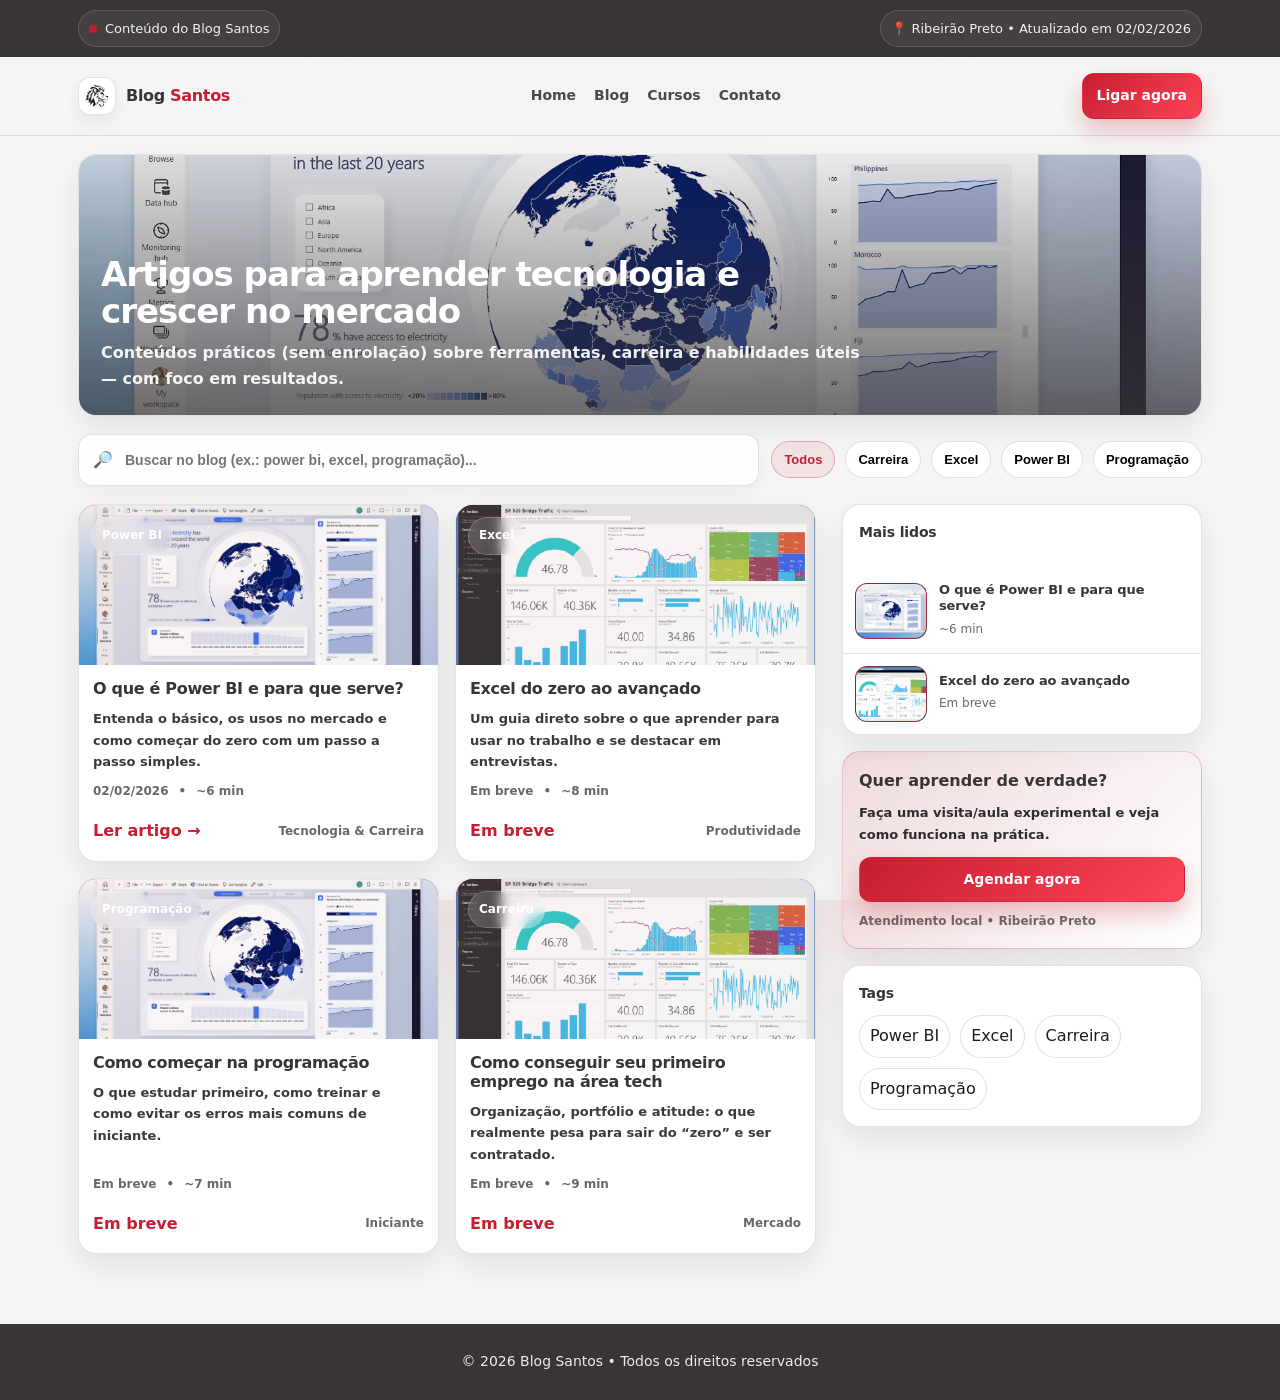
==== index.html @ 8b437968 "Teste" ====
<!doctype html>
<html lang="pt-BR">
<head>
  <meta charset="utf-8" />
  <meta name="viewport" content="width=device-width, initial-scale=1" />
  <meta name="theme-color" content="#c51e30" />
  <link rel="stylesheet" href="./estilo.css">

  <title>Blog Santos — Artigos</title>
  <meta name="description" content="Blog Santos: artigos sobre tecnologia, carreira e ferramentas como Excel, Power BI e programação." />

  <meta property="og:type" content="website" />
  <meta property="og:locale" content="pt_BR" />
  <meta property="og:title" content="Blog Santos — Artigos" />
  <meta property="og:description" content="Conteúdos para aprender tecnologia, carreira e ferramentas do mercado." />
  <meta property="og:image" content="assets/img/blog/powerbi-hero.avif" />
  <meta name="twitter:card" content="summary_large_image" />

  <link rel="icon" type="image/png" href="assets/img/brand/logo-sg-preta.png" />

</head>

<body>
  <div class="topbar">
    <div class="container">
      <div class="topbar__row">
        <div class="pill"><span class="dot" aria-hidden="true"></span> Conteúdo do Blog Santos</div>
        <div class="pill">📍 Ribeirão Preto • Atualizado em 02/02/2026</div>
      </div>
    </div>
  </div>

  <header>
    <div class="container">
      <div class="nav">
        <a class="brand" href="index.html" aria-label="Ir para o início do blog">
          <img class="brand__logo" src="assets/img/brand/logo-sg-preta.png" alt="Santos Games" width="38" height="38" loading="eager" />
          <span>Blog <span style="color:var(--red)">Santos</span></span>
        </a>

        <nav class="menu" aria-label="Menu">
          <a href="index.html">Home</a>
          <a href="#artigos">Blog</a>
          <a href="#">Cursos</a>
          <a href="#">Contato</a>
        </nav>

        <a class="btn btn--primary" href="tel:+5516992578710">Ligar agora</a>
      </div>
    </div>
  </header>

  <main class="container">
    <section class="hero" aria-label="Destaque do blog">
      <div class="hero__cover">
        <div class="hero__content">
          <h1>Artigos para aprender tecnologia e crescer no mercado</h1>
          <p>Conteúdos práticos (sem enrolação) sobre ferramentas, carreira e habilidades úteis — com foco em resultados.</p>
        </div>
      </div>
    </section>

    <div class="controls" aria-label="Busca e filtros">
      <div class="search" role="search">
        <span aria-hidden="true">🔎</span>
        <input id="searchInput" type="search" placeholder="Buscar no blog (ex.: power bi, excel, programação)..." autocomplete="off" />
      </div>

      <div class="filter" aria-label="Filtros">
        <button class="chip" data-filter="todos" aria-pressed="true" type="button">Todos</button>
        <button class="chip" data-filter="carreira" aria-pressed="false" type="button">Carreira</button>
        <button class="chip" data-filter="excel" aria-pressed="false" type="button">Excel</button>
        <button class="chip" data-filter="powerbi" aria-pressed="false" type="button">Power BI</button>
        <button class="chip" data-filter="programacao" aria-pressed="false" type="button">Programação</button>
      </div>
    </div>

    <div class="grid" id="artigos">
      <section aria-label="Lista de artigos">
        <div class="cards" id="cards">
          <article class="card" data-tags="powerbi carreira dados">
            <div class="card__thumb">
              <img src="assets/img/blog/powerbi-hero.avif" alt="Power BI" loading="lazy">
              <div class="badge">Power BI</div>
            </div>
            <div class="card__body">
              <h2 class="card__title">O que é Power BI e para que serve?</h2>
              <p class="card__desc">Entenda o básico, os usos no mercado e como começar do zero com um passo a passo simples.</p>
              <div class="card__meta">
                <span>02/02/2026</span><span>•</span><span>~6 min</span>
              </div>
              <div class="card__cta">
                <a href="post-powerbi.html">Ler artigo →</a>
                <span style="color:var(--muted);font-size:12px;font-weight:800;">Tecnologia & Carreira</span>
              </div>
            </div>
          </article>

          <article class="card" data-tags="excel carreira">
            <div class="card__thumb">
              <img src="assets/img/blog/powerbi-mobile.png" alt="Excel" loading="lazy">
              <div class="badge">Excel</div>
            </div>
            <div class="card__body">
              <h2 class="card__title">Excel do zero ao avançado</h2>
              <p class="card__desc">Um guia direto sobre o que aprender para usar no trabalho e se destacar em entrevistas.</p>
              <div class="card__meta">
                <span>Em breve</span><span>•</span><span>~8 min</span>
              </div>
              <div class="card__cta">
                <a href="#" onclick="return false;">Em breve</a>
                <span style="color:var(--muted);font-size:12px;font-weight:800;">Produtividade</span>
              </div>
            </div>
          </article>

          <article class="card" data-tags="programacao carreira">
            <div class="card__thumb">
              <img src="assets/img/blog/powerbi-hero.avif" alt="Programação" loading="lazy" style="filter:saturate(0.9) contrast(1.05);">
              <div class="badge">Programação</div>
            </div>
            <div class="card__body">
              <h2 class="card__title">Como começar na programação</h2>
              <p class="card__desc">O que estudar primeiro, como treinar e como evitar os erros mais comuns de iniciante.</p>
              <div class="card__meta">
                <span>Em breve</span><span>•</span><span>~7 min</span>
              </div>
              <div class="card__cta">
                <a href="#" onclick="return false;">Em breve</a>
                <span style="color:var(--muted);font-size:12px;font-weight:800;">Iniciante</span>
              </div>
            </div>
          </article>

          <article class="card" data-tags="carreira">
            <div class="card__thumb">
              <img src="assets/img/blog/powerbi-mobile.png" alt="Carreira" loading="lazy">
              <div class="badge">Carreira</div>
            </div>
            <div class="card__body">
              <h2 class="card__title">Como conseguir seu primeiro emprego na área tech</h2>
              <p class="card__desc">Organização, portfólio e atitude: o que realmente pesa para sair do “zero” e ser contratado.</p>
              <div class="card__meta">
                <span>Em breve</span><span>•</span><span>~9 min</span>
              </div>
              <div class="card__cta">
                <a href="#" onclick="return false;">Em breve</a>
                <span style="color:var(--muted);font-size:12px;font-weight:800;">Mercado</span>
              </div>
            </div>
          </article>
        </div>
      </section>

      <aside>
        <section class="side" aria-label="Mais lidos">
          <div class="side__pad">
            <h2 class="side__title">Mais lidos</h2>
          </div>

          <a class="mini" href="post-powerbi.html">
            <div class="mini__thumb">
              <img src="assets/img/blog/powerbi-hero.avif" alt="Power BI" loading="lazy">
            </div>
            <div>
              <strong>O que é Power BI e para que serve?</strong>
              <span>~6 min</span>
            </div>
          </a>

          <a class="mini" href="#" onclick="return false;">
            <div class="mini__thumb">
              <img src="assets/img/blog/powerbi-mobile.png" alt="Excel" loading="lazy">
            </div>
            <div>
              <strong>Excel do zero ao avançado</strong>
              <span>Em breve</span>
            </div>
          </a>
        </section>

        <section class="side cta" aria-label="Chamada para ação">
          <h2>Quer aprender de verdade?</h2>
          <p>Faça uma visita/aula experimental e veja como funciona na prática.</p>
          <a class="btn btn--primary" href="#">Agendar agora</a>
          <div style="margin-top:10px;font-size:12px;color:rgba(0,0,0,.55);font-weight:800;">
            Atendimento local • Ribeirão Preto
          </div>
        </section>

        <section class="side" aria-label="Tags">
          <div class="side__pad">
            <h2 class="side__title">Tags</h2>
            <div style="display:flex;flex-wrap:wrap;gap:10px;">
              <span class="pill" style="color:#1d1d1d;border-color:var(--border);background:#fff;">Power BI</span>
              <span class="pill" style="color:#1d1d1d;border-color:var(--border);background:#fff;">Excel</span>
              <span class="pill" style="color:#1d1d1d;border-color:var(--border);background:#fff;">Carreira</span>
              <span class="pill" style="color:#1d1d1d;border-color:var(--border);background:#fff;">Programação</span>
            </div>
          </div>
        </section>
      </aside>
    </div>
  </main>

  <footer>
    <div class="container">
      <div class="footer__row">
        <div>© 2026 Blog Santos • Todos os direitos reservados</div>
      </div>
    </div>
  </footer>
  
  <script src="sla.js"></script>

</body>

</html>
---- estilo.css ----
:root{
      --red:#c51e30;
      --dark:#393535;
      --bg:#f5f5f5;
      --white:#ffffff;
      --muted:#6b6767;
      --border:rgba(57,53,53,.14);
      --shadow: 0 12px 30px rgba(0,0,0,.08);
      --radius: 18px;
      --radius-sm: 12px;
      --max: 1160px;
    }

    *{ box-sizing:border-box; }
    html,body{ height:100%; }
    body{
      margin:0;
      font-family: system-ui, -apple-system, "Segoe UI", Roboto, Arial, sans-serif;
      color:var(--dark);
      background:
        radial-gradient(1200px 500px at 50% -120px, rgba(197,30,48,.14), transparent 55%),
        var(--bg);
      line-height:1.65;
      -webkit-font-smoothing: antialiased;
      text-rendering: optimizeLegibility;
    }
    a{ color:inherit; }
    img{ max-width:100%; display:block; }
    .container{ max-width:var(--max); margin:0 auto; padding:0 18px; }

    /* Topbar */
    .topbar{
      background: var(--dark);
      color: rgba(255,255,255,.92);
      font-size: 13px;
      padding: 10px 0;
    }
    .topbar__row{
      display:flex; align-items:center; justify-content:space-between; gap:12px; flex-wrap:wrap;
    }
    .pill{
      display:inline-flex; align-items:center; gap:8px;
      padding:7px 10px; border:1px solid rgba(255,255,255,.14);
      border-radius:999px; background: rgba(255,255,255,.06);
      white-space:nowrap;
    }
    .dot{ width:8px; height:8px; border-radius:999px; background:var(--red); display:inline-block; }

    /* Header */
    header{
      position: sticky; top: 0; z-index: 50;
      background: rgba(245,245,245,.88);
      backdrop-filter: blur(10px);
      border-bottom: 1px solid var(--border);
    }
    .nav{
      display:flex; align-items:center; justify-content:space-between; gap:12px;
      padding: 16px 0;
    }
    .brand{
      display:flex; align-items:center; gap:10px;
      font-weight: 900; letter-spacing:-0.02em; text-decoration:none;
    }
    .brand__logo{
      width:38px; height:38px; border-radius:12px; background:#fff;
      border:1px solid var(--border);
      box-shadow: 0 8px 18px rgba(0,0,0,.06);
      object-fit:contain; padding:6px;
    }
    .menu{
      display:flex; align-items:center; gap:18px;
      font-weight: 700; font-size: 14px; color:#2c2c2c;
    }
    .menu a{ text-decoration:none; opacity:.85; }
    .menu a:hover{ opacity:1; }

    .btn{
      display:inline-flex; align-items:center; justify-content:center; gap:10px;
      padding:10px 14px; border-radius:12px;
      border:1px solid var(--border); background: var(--white);
      box-shadow: 0 8px 18px rgba(0,0,0,.05);
      font-weight: 800; font-size: 14px; text-decoration:none;
    }
    .btn--primary{
      border-color: rgba(197,30,48,.25);
      background: linear-gradient(135deg, var(--red), #ff4457);
      color:#fff; box-shadow: 0 12px 22px rgba(197,30,48,.25);
    }

    /* Hero */
    .hero{
      margin: 18px 0 18px;
      border:1px solid var(--border);
      border-radius: var(--radius);
      overflow:hidden;
      box-shadow: var(--shadow);
      background: var(--white);
    }
    .hero__cover{
      position:relative;
      min-height: 260px;
      background:
        linear-gradient(0deg, rgba(57,53,53,.72), rgba(57,53,53,.10)),
        url("assets/img/blog/powerbi-hero.avif");
      background-size:cover;
      background-position:center;
    }
    .hero__content{
      position:absolute; inset:0;
      display:flex; flex-direction:column; justify-content:flex-end;
      padding: 22px; gap:10px; color:#fff;
    }
    .hero h1{
      margin:0;
      font-size: 34px;
      letter-spacing:-0.03em;
      line-height:1.08;
      max-width: 760px;
    }
    .hero p{
      margin:0;
      color: rgba(255,255,255,.92);
      max-width: 780px;
      font-weight: 600;
    }

    /* Controls */
    .controls{
      display:flex; gap:12px; flex-wrap:wrap;
      align-items:center; justify-content:space-between;
      margin: 16px 0 18px;
    }
    .search{
      flex: 1 1 320px;
      display:flex; align-items:center; gap:10px;
      padding: 12px 14px;
      border:1px solid var(--border);
      background: rgba(255,255,255,.88);
      border-radius: 14px;
      box-shadow: 0 8px 18px rgba(0,0,0,.04);
    }
    .search input{
      width:100%;
      border:0;
      outline:0;
      background: transparent;
      font-size: 14px;
      font-weight: 600;
      color: var(--dark);
    }
    .filter{
      flex: 0 0 auto;
      display:flex; gap:10px; flex-wrap:wrap;
    }
    .chip{
      padding: 10px 12px;
      border-radius: 999px;
      border:1px solid var(--border);
      background:#fff;
      font-weight: 800;
      font-size: 13px;
      cursor:pointer;
      user-select:none;
    }
    .chip[aria-pressed="true"]{
      border-color: rgba(197,30,48,.30);
      background: rgba(197,30,48,.08);
      color: var(--red);
    }

    /* Layout */
    .grid{
      display:grid;
      grid-template-columns: 1fr 360px;
      gap: 26px;
      align-items:start;
      padding-bottom: 40px;
    }

    /* Cards */
    .cards{
      display:grid;
      grid-template-columns: repeat(2, minmax(0,1fr));
      gap: 16px;
    }
    .card{
      background:#fff;
      border:1px solid var(--border);
      border-radius: var(--radius);
      overflow:hidden;
      box-shadow: var(--shadow);
      display:flex;
      flex-direction:column;
      min-height: 100%;
    }
    .card__thumb{
      height: 160px;
      background: linear-gradient(135deg, rgba(197,30,48,.95), rgba(57,53,53,.95));
      position:relative;
      overflow:hidden;
    }
    .card__thumb img{
      width:100%;
      height:100%;
      object-fit:cover;
      display:block;
      opacity:.95;
    }
    .badge{
      position:absolute;
      left:12px; top:12px;
      padding:8px 10px;
      border-radius:999px;
      background: rgba(255,255,255,.14);
      border:1px solid rgba(255,255,255,.20);
      color:#fff;
      font-weight: 900;
      font-size: 12px;
      backdrop-filter: blur(6px);
    }
    .card__body{
      padding: 14px 14px 16px;
      display:flex;
      flex-direction:column;
      gap: 10px;
      flex: 1;
    }
    .card__title{
      margin:0;
      font-size: 16px;
      letter-spacing:-0.02em;
      line-height:1.2;
    }
    .card__desc{
      margin:0;
      color:#3a3a3a;
      font-size: 13px;
      font-weight: 600;
    }
    .card__meta{
      margin-top:auto;
      display:flex;
      gap:10px;
      flex-wrap:wrap;
      color: var(--muted);
      font-size: 12px;
      font-weight: 700;
    }
    .card__cta{
      display:flex;
      align-items:center;
      justify-content:space-between;
      gap:10px;
      margin-top: 6px;
    }
    .card__cta a{
      text-decoration:none;
      font-weight: 900;
      color: var(--red);
    }

    /* Sidebar */
    aside{ display:flex; flex-direction:column; gap: 16px; }
    .side{
      background:#fff;
      border:1px solid var(--border);
      border-radius: var(--radius);
      box-shadow: var(--shadow);
      overflow:hidden;
    }
    .side__pad{ padding: 16px; }
    .side__title{ margin:0 0 10px; font-size: 14px; letter-spacing:-.01em; }

    .mini{
      display:grid;
      grid-template-columns: 72px 1fr;
      gap: 12px;
      padding: 12px;
      border-top: 1px solid var(--border);
      text-decoration:none;
      align-items:center;
    }
    .mini:first-of-type{ border-top:none; }
    .mini__thumb{
      width:72px; height:56px;
      border-radius: 12px;
      border:1px solid var(--border);
      overflow:hidden;
      background: linear-gradient(135deg, rgba(197,30,48,.95), rgba(57,53,53,.95));
    }
    .mini__thumb img{ width:100%; height:100%; object-fit:cover; }
    .mini strong{ display:block; font-size: 13px; line-height:1.25; letter-spacing:-.01em; }
    .mini span{ font-size:12px; color: var(--muted); }

    .cta{
      padding: 16px;
      background: linear-gradient(135deg, rgba(197,30,48,.12), rgba(255,255,255,.92));
      border: 1px solid rgba(197,30,48,.22);
    }
    .cta h2{ margin:0 0 8px; font-size: 16px; }
    .cta p{ margin:0 0 12px; font-size: 13px; color:#2d2d2d; font-weight: 600; }
    .cta .btn{ width:100%; }

    /* Footer */
    
    footer{
      margin-top: 30px;
      background: var(--dark);
      color: rgba(255,255,255,.90);
      padding: 26px 0;
    }
    .footer__row{
    display: flex;
    justify-content: center;
    align-items: center;
    text-align: center;
    font-size: 14px;
    }

    @media (max-width: 980px){
      .grid{ grid-template-columns: 1fr; }
      .menu{ display:none; }
      .hero h1{ font-size: 26px; }
      .cards{ grid-template-columns: 1fr; }
    }

    .card{

        transition: all 0.3s ease;

    }

    .card:hover{

        transform: translateY(-8px);
        box-shadow: 0 20px 40px rgba(0,0,0,0.15);

    }

    .card{
  transition: transform 0.35s ease, box-shadow 0.35s ease;
  cursor: pointer;
}

.card:hover{
  transform: scale(1.02);
  box-shadow: 0 25px 50px rgba(197,30,48,0.25);
}

.card img{
  transition: transform 0.4s ease;
}

.card:hover img{
  transform: scale(1.05);
}

.card{
  transition: all 0.3s ease;
  cursor: pointer;
}

.card:hover{
  transform: translateY(-8px);
  box-shadow: 0 20px 40px rgba(197,30,48,0.25);
}

.card img{
  transition: transform 0.4s ease;
}

.card:hover img{
  transform: scale(1.05);
}

.card{
  position: relative;
  overflow: hidden;
}
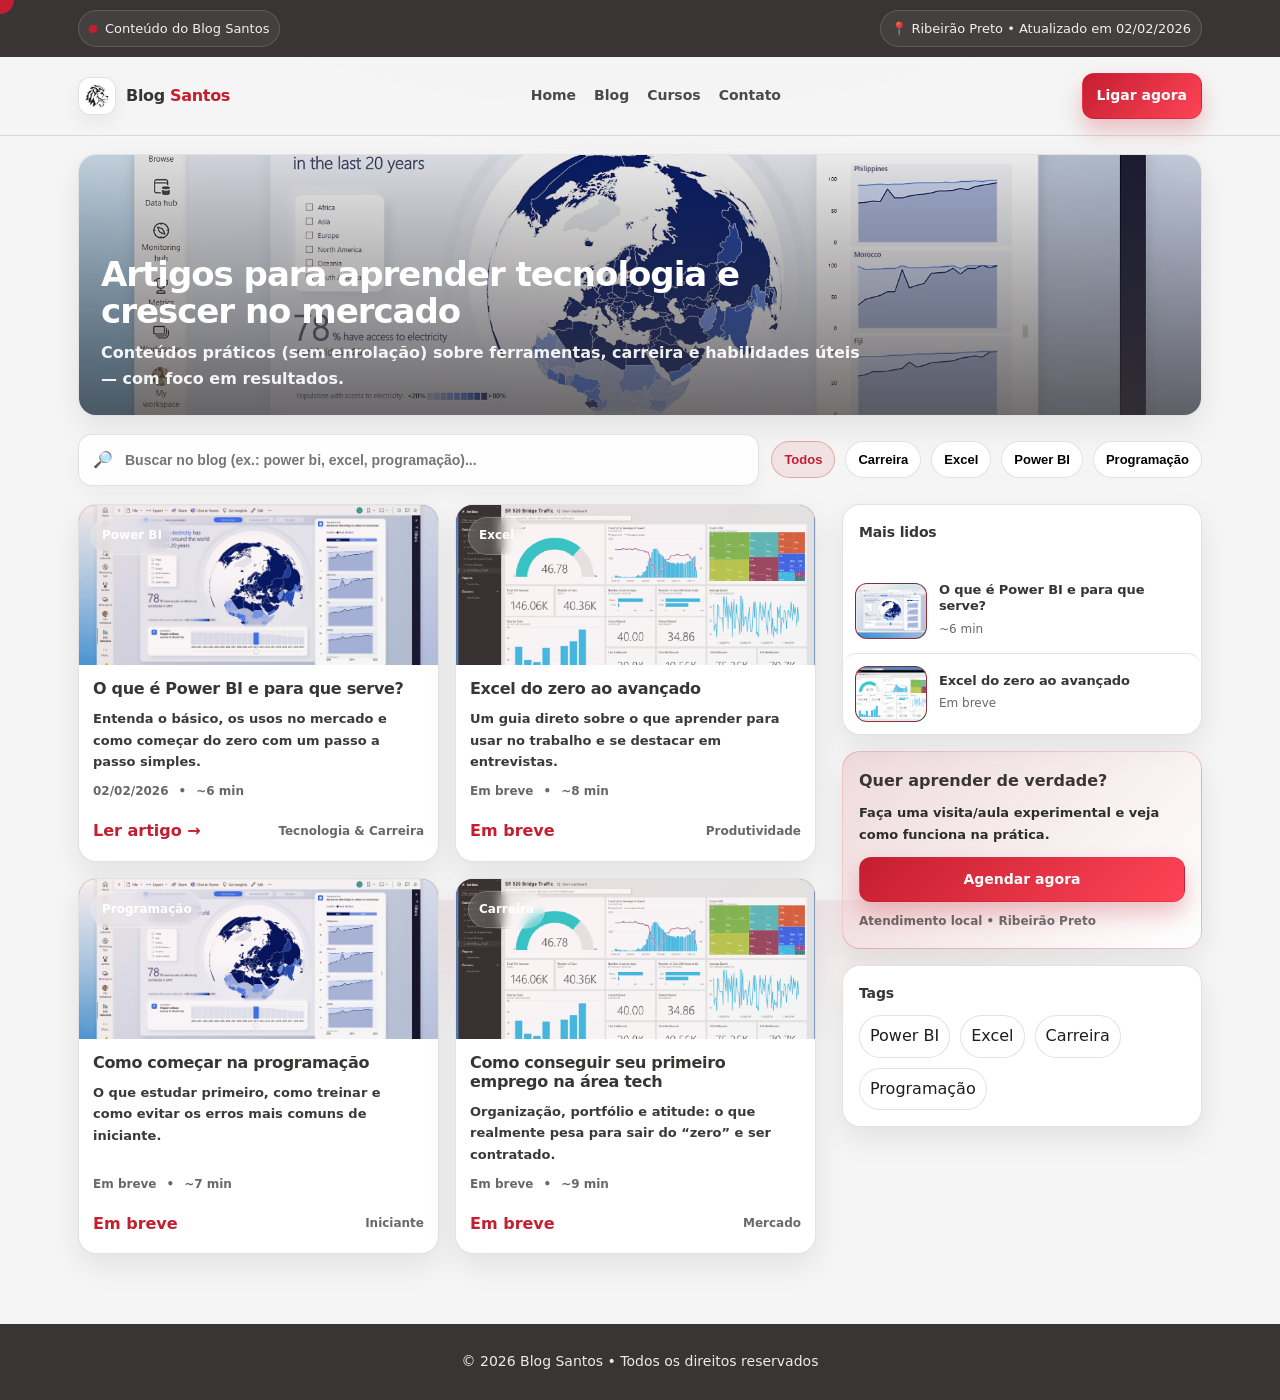
==== commit 0b00363f: "Teste 1" ====
--- a/index.html
+++ b/index.html
@@ -210,6 +210,12 @@
       </div>
     </div>
   </footer>
+
+  <div class="custom-cursor">
+
+    <span class="cursor-icon">→</span>
+
+  </div>
   
   <script src="sla.js"></script>
 
--- a/estilo.css
+++ b/estilo.css
@@ -378,5 +378,127 @@
   overflow: hidden;
 }
 
-
-
+/* === Animação da lista "Mais lidos" === */
+.mini{
+  position: relative;
+  display: grid;
+  grid-template-columns: 72px 1fr;
+  gap: 12px;
+  padding: 12px;
+  border-top: 1px solid var(--border);
+  text-decoration: none;
+  align-items: center;
+
+  border-radius: 14px;
+  transition: transform .25s ease, background-color .25s ease, box-shadow .25s ease;
+}
+
+.mini:hover{
+  transform: translateX(6px);
+  background: rgba(197,30,48,.06);
+  box-shadow: 0 14px 28px rgba(0,0,0,.08);
+}
+
+/* Barrinha vermelha que aparece na esquerda */
+.mini::before{
+  content:"";
+  position:absolute;
+  left: 0;
+  top: 10px;
+  bottom: 10px;
+  width: 0;
+  border-radius: 999px;
+  background: var(--red);
+  transition: width .25s ease;
+}
+
+.mini:hover::before{
+  width: 4px;
+}
+
+/* Thumb com zoom suave */
+.mini__thumb{
+  transition: transform .25s ease, box-shadow .25s ease;
+}
+
+.mini:hover .mini__thumb{
+  transform: scale(1.05);
+  box-shadow: 0 10px 22px rgba(0,0,0,.12);
+}
+
+/* Título muda de cor */
+.mini strong{
+  transition: color .25s ease;
+}
+
+.mini:hover strong{
+  color: var(--red);
+}
+
+.custom-cursor{
+  width: 18px;
+  height: 18px;
+  border: 2px solid #c51e30;
+  border-radius: 50%;
+  position: fixed;
+  left: 0;
+  top: 0;
+  pointer-events: none;
+  z-index: 9999;
+
+  transform: translate(-50%, -50%);
+  display: flex;
+  align-items: center;
+  justify-content: center;
+
+  transition: 
+    width .2s ease,
+    height .2s ease,
+    background-color .2s ease,
+    border .2s ease;
+}
+
+
+
+.custom-cursor{
+  width: 28px;
+  height: 28px;
+  background: #c51e30; /* sempre vermelha */
+  border-radius: 50%;
+  position: fixed;
+  left: 0;
+  top: 0;
+  pointer-events: none;
+  z-index: 9999;
+
+  transform: translate(-50%, -50%);
+  display: flex;
+  align-items: center;
+  justify-content: center;
+
+  transition: 
+    width .2s ease,
+    height .2s ease,
+    background-color .2s ease;
+}
+
+/* seta padrão (pequena) */
+.cursor-icon{
+  font-size: 12px;
+    color: rgba(255, 255, 255, 0); /* branca quando pequena */
+  transition: color .2s ease, transform .2s ease;
+}
+
+/* quando passa no card */
+.custom-cursor.active{
+  width: 42px;
+  height: 42px;
+  background: #c51e30; /* continua vermelha */
+}
+
+/* seta preta quando grande */
+.custom-cursor.active .cursor-icon{
+  color: black;
+  font-size: 20px;
+  transform: scale(1.1);
+}
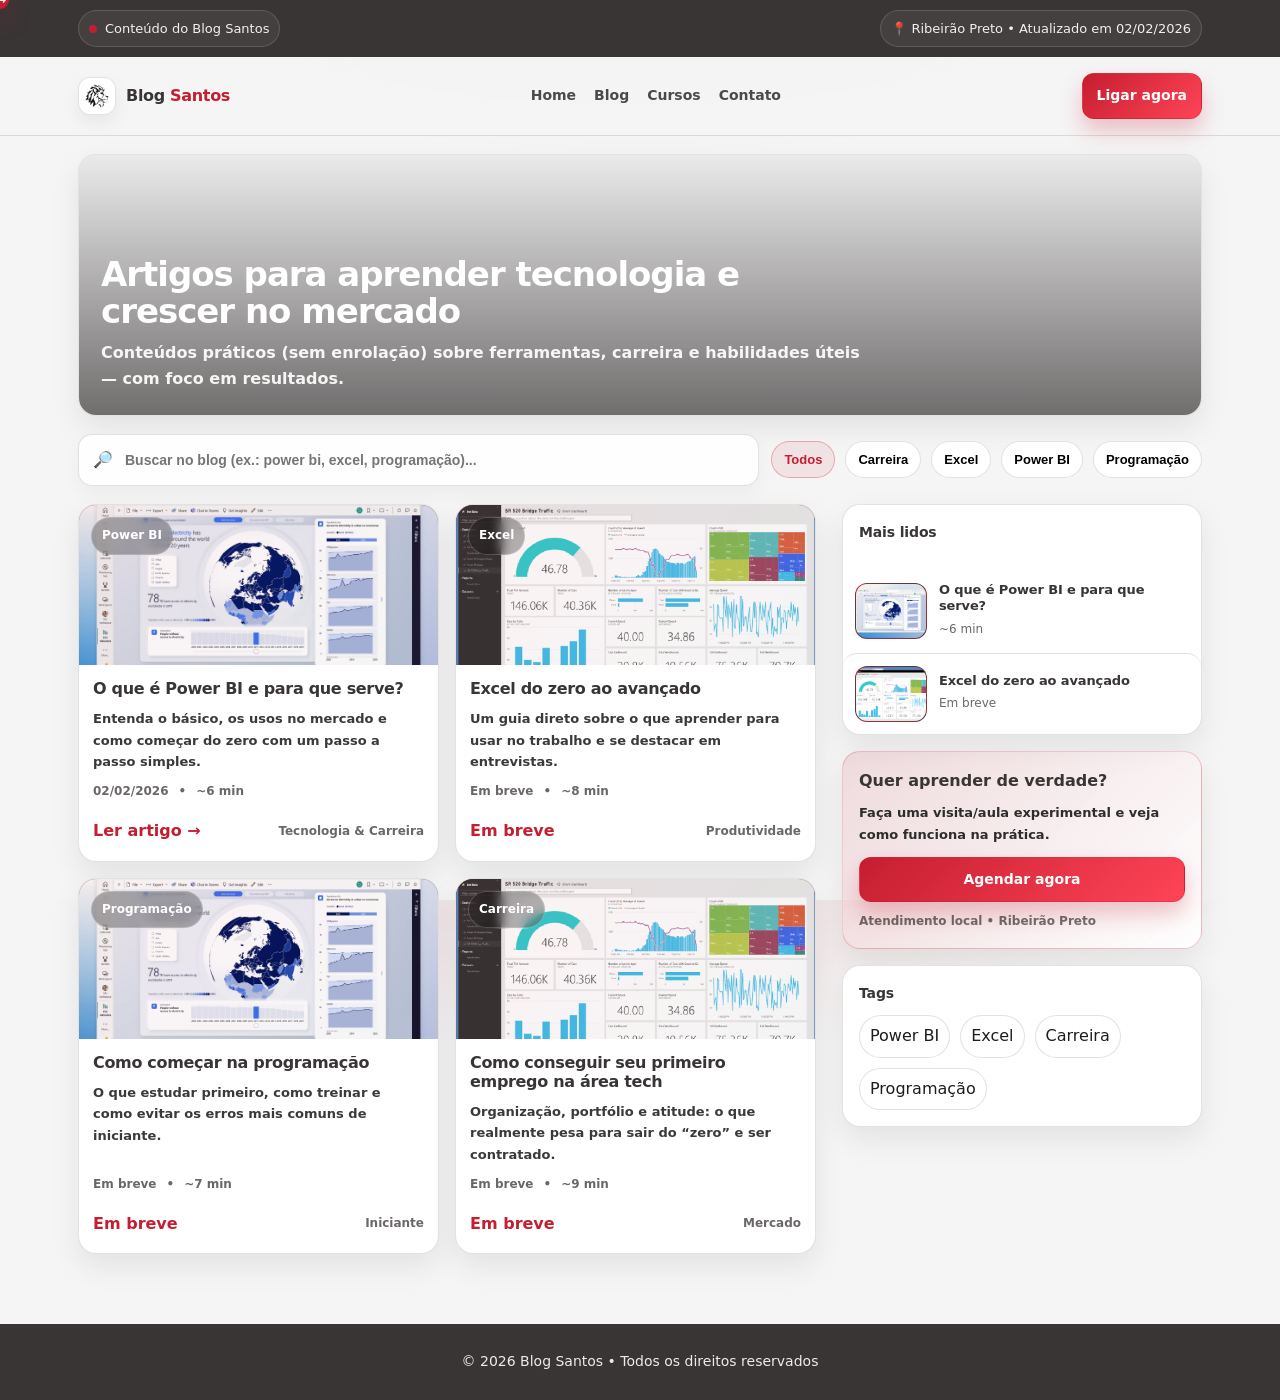
==== commit 796fa2a9: "A" ====
--- a/index.html
+++ b/index.html
@@ -4,7 +4,7 @@
   <meta charset="utf-8" />
   <meta name="viewport" content="width=device-width, initial-scale=1" />
   <meta name="theme-color" content="#c51e30" />
-  <link rel="stylesheet" href="./estilo.css">
+  <link rel="stylesheet" href="assets/css/style.css">
 
   <title>Blog Santos — Artigos</title>
   <meta name="description" content="Blog Santos: artigos sobre tecnologia, carreira e ferramentas como Excel, Power BI e programação." />
@@ -217,7 +217,7 @@
 
   </div>
   
-  <script src="sla.js"></script>
+  <script src="assets/js/main.js"></script>
 
 </body>
 
--- a/assets/css/style.css
+++ b/assets/css/style.css
@@ -0,0 +1,564 @@
+:root{
+      --red:#c51e30;
+      --dark:#393535;
+      --bg:#f5f5f5;
+      --white:#ffffff;
+      --muted:#6b6767;
+      --border:rgba(57,53,53,.14);
+      --shadow: 0 12px 30px rgba(0,0,0,.08);
+      --radius: 18px;
+      --radius-sm: 12px;
+      --max: 1160px;
+    }
+
+    *{ box-sizing:border-box; }
+    html,body{ height:100%; }
+    body{
+      margin:0;
+      font-family: system-ui, -apple-system, "Segoe UI", Roboto, Arial, sans-serif;
+      color:var(--dark);
+      background:
+        radial-gradient(1200px 500px at 50% -120px, rgba(197,30,48,.14), transparent 55%),
+        var(--bg);
+      line-height:1.65;
+      -webkit-font-smoothing: antialiased;
+      text-rendering: optimizeLegibility;
+    }
+    a{ color:inherit; }
+    img{ max-width:100%; display:block; }
+    .container{ max-width:var(--max); margin:0 auto; padding:0 18px; }
+
+    /* Topbar */
+    .topbar{
+      background: var(--dark);
+      color: rgba(255,255,255,.92);
+      font-size: 13px;
+      padding: 10px 0;
+    }
+    .topbar__row{
+      display:flex; align-items:center; justify-content:space-between; gap:12px; flex-wrap:wrap;
+    }
+    .pill{
+      display:inline-flex; align-items:center; gap:8px;
+      padding:7px 10px; border:1px solid rgba(255,255,255,.14);
+      border-radius:999px; background: rgba(255,255,255,.06);
+      white-space:nowrap;
+    }
+    .dot{ width:8px; height:8px; border-radius:999px; background:var(--red); display:inline-block; }
+
+    /* Header */
+    header{
+      position: sticky; top: 0; z-index: 50;
+      background: rgba(245,245,245,.88);
+      backdrop-filter: blur(10px);
+      border-bottom: 1px solid var(--border);
+    }
+    .nav{
+      display:flex; align-items:center; justify-content:space-between; gap:12px;
+      padding: 16px 0;
+    }
+    .brand{
+      display:flex; align-items:center; gap:10px;
+      font-weight: 900; letter-spacing:-0.02em; text-decoration:none;
+    }
+    .brand__logo{
+      width:38px; height:38px; border-radius:12px; background:#fff;
+      border:1px solid var(--border);
+      box-shadow: 0 8px 18px rgba(0,0,0,.06);
+      object-fit:contain; padding:6px;
+    }
+    .menu{
+      display:flex; align-items:center; gap:18px;
+      font-weight: 700; font-size: 14px; color:#2c2c2c;
+    }
+    .menu a{ text-decoration:none; opacity:.85; }
+    .menu a:hover{ opacity:1; }
+
+    .btn{
+      display:inline-flex; align-items:center; justify-content:center; gap:10px;
+      padding:10px 14px; border-radius:12px;
+      border:1px solid var(--border); background: var(--white);
+      box-shadow: 0 8px 18px rgba(0,0,0,.05);
+      font-weight: 800; font-size: 14px; text-decoration:none;
+    }
+    .btn--primary{
+      border-color: rgba(197,30,48,.25);
+      background: linear-gradient(135deg, var(--red), #ff4457);
+      color:#fff; box-shadow: 0 12px 22px rgba(197,30,48,.25);
+    }
+
+    /* Hero */
+    .hero{
+      margin: 18px 0 18px;
+      border:1px solid var(--border);
+      border-radius: var(--radius);
+      overflow:hidden;
+      box-shadow: var(--shadow);
+      background: var(--white);
+    }
+    .hero__cover{
+      position:relative;
+      min-height: 260px;
+      background:
+        linear-gradient(0deg, rgba(57,53,53,.72), rgba(57,53,53,.10)),
+        url("assets/img/blog/powerbi-hero.avif");
+      background-size:cover;
+      background-position:center;
+    }
+    .hero__content{
+      position:absolute; inset:0;
+      display:flex; flex-direction:column; justify-content:flex-end;
+      padding: 22px; gap:10px; color:#fff;
+    }
+    .hero h1{
+      margin:0;
+      font-size: 34px;
+      letter-spacing:-0.03em;
+      line-height:1.08;
+      max-width: 760px;
+    }
+    .hero p{
+      margin:0;
+      color: rgba(255,255,255,.92);
+      max-width: 780px;
+      font-weight: 600;
+    }
+
+    /* Controls */
+    .controls{
+      display:flex; gap:12px; flex-wrap:wrap;
+      align-items:center; justify-content:space-between;
+      margin: 16px 0 18px;
+    }
+    .search{
+      flex: 1 1 320px;
+      display:flex; align-items:center; gap:10px;
+      padding: 12px 14px;
+      border:1px solid var(--border);
+      background: rgba(255,255,255,.88);
+      border-radius: 14px;
+      box-shadow: 0 8px 18px rgba(0,0,0,.04);
+    }
+    .search input{
+      width:100%;
+      border:0;
+      outline:0;
+      background: transparent;
+      font-size: 14px;
+      font-weight: 600;
+      color: var(--dark);
+    }
+    .filter{
+      flex: 0 0 auto;
+      display:flex; gap:10px; flex-wrap:wrap;
+    }
+    .chip{
+      padding: 10px 12px;
+      border-radius: 999px;
+      border:1px solid var(--border);
+      background:#fff;
+      font-weight: 800;
+      font-size: 13px;
+      cursor:pointer;
+      user-select:none;
+    }
+    .chip[aria-pressed="true"]{
+      border-color: rgba(197,30,48,.30);
+      background: rgba(197,30,48,.08);
+      color: var(--red);
+    }
+
+    /* Layout */
+    .grid{
+      display:grid;
+      grid-template-columns: 1fr 360px;
+      gap: 26px;
+      align-items:start;
+      padding-bottom: 40px;
+    }
+
+    /* Cards */
+    .cards{
+      display:grid;
+      grid-template-columns: repeat(2, minmax(0,1fr));
+      gap: 16px;
+    }
+    .card{
+      background:#fff;
+      border:1px solid var(--border);
+      border-radius: var(--radius);
+      overflow:hidden;
+      box-shadow: var(--shadow);
+      display:flex;
+      flex-direction:column;
+      min-height: 100%;
+    }
+    .card__thumb{
+      height: 160px;
+      background: linear-gradient(135deg, rgba(197,30,48,.95), rgba(57,53,53,.95));
+      position:relative;
+      overflow:hidden;
+    }
+    .card__thumb img{
+      width:100%;
+      height:100%;
+      object-fit:cover;
+      display:block;
+      opacity:.95;
+    }
+    .badge{
+      position:absolute;
+      left:12px; top:12px;
+      padding:8px 10px;
+      border-radius:999px;
+      background: rgba(0, 0, 0, 0.288);
+      border:1px solid rgba(255,255,255,.20);
+      color:#fff;
+      font-weight: 900;
+      font-size: 12px;
+      backdrop-filter: blur(6px);
+    }
+    .card__body{
+      padding: 14px 14px 16px;
+      display:flex;
+      flex-direction:column;
+      gap: 10px;
+      flex: 1;
+    }
+    .card__title{
+      margin:0;
+      font-size: 16px;
+      letter-spacing:-0.02em;
+      line-height:1.2;
+    }
+    .card__desc{
+      margin:0;
+      color:#3a3a3a;
+      font-size: 13px;
+      font-weight: 600;
+    }
+    .card__meta{
+      margin-top:auto;
+      display:flex;
+      gap:10px;
+      flex-wrap:wrap;
+      color: var(--muted);
+      font-size: 12px;
+      font-weight: 700;
+    }
+    .card__cta{
+      display:flex;
+      align-items:center;
+      justify-content:space-between;
+      gap:10px;
+      margin-top: 6px;
+    }
+    .card__cta a{
+      text-decoration:none;
+      font-weight: 900;
+      color: var(--red);
+    }
+
+    /* Sidebar */
+    aside{ display:flex; flex-direction:column; gap: 16px; }
+    .side{
+      background:#fff;
+      border:1px solid var(--border);
+      border-radius: var(--radius);
+      box-shadow: var(--shadow);
+      overflow:hidden;
+    }
+    .side__pad{ padding: 16px; }
+    .side__title{ margin:0 0 10px; font-size: 14px; letter-spacing:-.01em; }
+
+    .mini{
+      display:grid;
+      grid-template-columns: 72px 1fr;
+      gap: 12px;
+      padding: 12px;
+      border-top: 1px solid var(--border);
+      text-decoration:none;
+      align-items:center;
+    }
+    .mini:first-of-type{ border-top:none; }
+    .mini__thumb{
+      width:72px; height:56px;
+      border-radius: 12px;
+      border:1px solid var(--border);
+      overflow:hidden;
+      background: linear-gradient(135deg, rgba(197,30,48,.95), rgba(57,53,53,.95));
+    }
+    .mini__thumb img{ width:100%; height:100%; object-fit:cover; }
+    .mini strong{ display:block; font-size: 13px; line-height:1.25; letter-spacing:-.01em; }
+    .mini span{ font-size:12px; color: var(--muted); }
+
+    .cta{
+      padding: 16px;
+      background: linear-gradient(135deg, rgba(197,30,48,.12), rgba(255,255,255,.92));
+      border: 1px solid rgba(197,30,48,.22);
+    }
+    .cta h2{ margin:0 0 8px; font-size: 16px; }
+    .cta p{ margin:0 0 12px; font-size: 13px; color:#2d2d2d; font-weight: 600; }
+    .cta .btn{ width:100%; }
+
+    /* Footer */
+    
+    footer{
+      margin-top: 30px;
+      background: var(--dark);
+      color: rgba(255,255,255,.90);
+      padding: 26px 0;
+    }
+    .footer__row{
+    display: flex;
+    justify-content: center;
+    align-items: center;
+    text-align: center;
+    font-size: 14px;
+    }
+
+    @media (max-width: 980px){
+      .grid{ grid-template-columns: 1fr; }
+      .menu{ display:none; }
+      .hero h1{ font-size: 26px; }
+      .cards{ grid-template-columns: 1fr; }
+    }
+
+    .card{
+
+        transition: all 0.3s ease;
+
+    }
+
+    .card:hover{
+
+        transform: translateY(-8px);
+        box-shadow: 0 20px 40px rgba(0,0,0,0.15);
+
+    }
+
+    .card{
+  transition: transform 0.35s ease, box-shadow 0.35s ease;
+  cursor: pointer;
+}
+
+.card:hover{
+  transform: scale(1.02);
+  box-shadow: 0 25px 50px rgba(197,30,48,0.25);
+}
+
+.card img{
+  transition: transform 0.4s ease;
+}
+
+.card:hover img{
+  transform: scale(1.05);
+}
+
+.card{
+  transition: all 0.3s ease;
+  cursor: pointer;
+}
+
+.card:hover{
+  transform: translateY(-8px);
+  box-shadow: 0 20px 40px rgba(197,30,48,0.25);
+}
+
+.card img{
+  transition: transform 0.4s ease;
+}
+
+.card:hover img{
+  transform: scale(1.05);
+}
+
+.card{
+  position: relative;
+  overflow: hidden;
+}
+
+/* === Animação da lista "Mais lidos" === */
+.mini{
+  position: relative;
+  display: grid;
+  grid-template-columns: 72px 1fr;
+  gap: 12px;
+  padding: 12px;
+  border-top: 1px solid var(--border);
+  text-decoration: none;
+  align-items: center;
+
+  border-radius: 14px;
+  transition: transform .25s ease, background-color .25s ease, box-shadow .25s ease;
+}
+
+.mini:hover{
+  transform: translateX(6px);
+  background: rgba(197,30,48,.06);
+  box-shadow: 0 14px 28px rgba(0,0,0,.08);
+}
+
+/* Barrinha vermelha que aparece na esquerda */
+.mini::before{
+  content:"";
+  position:absolute;
+  left: 0;
+  top: 10px;
+  bottom: 10px;
+  width: 0;
+  border-radius: 999px;
+  background: var(--red);
+  transition: width .25s ease;
+}
+
+.mini:hover::before{
+  width: 4px;
+}
+
+/* Thumb com zoom suave */
+.mini__thumb{
+  transition: transform .25s ease, box-shadow .25s ease;
+}
+
+.mini:hover .mini__thumb{
+  transform: scale(1.05);
+  box-shadow: 0 10px 22px rgba(0,0,0,.12);
+}
+
+/* Título muda de cor */
+.mini strong{
+  transition: color .25s ease;
+}
+
+.mini:hover strong{
+  color: var(--red);
+}
+
+.custom-cursor{
+  width: 18px;
+  height: 18px;
+  border: 2px solid #c51e30;
+  border-radius: 50%;
+  position: fixed;
+  left: 0;
+  top: 0;
+  pointer-events: none;
+  z-index: 9999;
+
+  transform: translate(-50%, -50%);
+  display: flex;
+  align-items: center;
+  justify-content: center;
+
+  transition: 
+    width .2s ease,
+    height .2s ease,
+    background-color .2s ease,
+    border .2s ease;
+}
+
+
+
+.custom-cursor{
+  width: 28px;
+  height: 28px;
+  background: #c51e30; /* sempre vermelha */
+  border-radius: 50%;
+  position: fixed;
+  left: 0;
+  top: 0;
+  pointer-events: none;
+  z-index: 9999;
+
+  transform: translate(-50%, -50%);
+  display: flex;
+  align-items: center;
+  justify-content: center;
+
+  transition: 
+    width .2s ease,
+    height .2s ease,
+    background-color .2s ease;
+}
+
+/* seta padrão (pequena) */
+.cursor-icon{
+  font-size: 12px;
+    color: rgba(255, 255, 255, 0); /* branca quando pequena */
+  transition: color .2s ease, transform .2s ease;
+}
+
+/* quando passa no card */
+.custom-cursor.active{
+  width: 42px;
+  height: 42px;
+  background: #c51e30; /* continua vermelha */
+}
+
+/* seta preta quando grande */
+.custom-cursor.active .cursor-icon{
+  color: black;
+  font-size: 20px;
+  transform: scale(1.1);
+}
+
+::selection {
+  background: #c51e30; /* vermelho Santos */
+  color: #ffffff;      /* cor do texto selecionado */
+}
+
+::-moz-selection {
+  background: #c51e30;
+  color: #ffffff;
+}
+
+
+
+
+/* Cursor custom (bolinha com delay via JS) */
+body{ cursor:none; }
+
+.custom-cursor{
+  width:18px;
+  height:18px;
+  background:#c51e30;
+  border-radius:999px;
+  position:fixed;
+  left:0;
+  top:0;
+  pointer-events:none;
+  z-index:9999;
+  transform:translate(-50%, -50%);
+  display:flex;
+  align-items:center;
+  justify-content:center;
+  transition: width .2s ease, height .2s ease;
+  box-shadow: 0 10px 24px rgba(197,30,48,.25);
+}
+
+.custom-cursor .cursor-icon{
+  font-size:12px;
+  line-height:1;
+  color:#fff;
+  font-weight:900;
+  transition: color .2s ease, font-size .2s ease, transform .2s ease;
+  transform: translateX(1px);
+}
+
+.custom-cursor.active{
+  width:42px;
+  height:42px;
+}
+
+.custom-cursor.active .cursor-icon{
+  color:#000;
+  font-size:18px;
+  transform: translateX(1px) scale(1.05);
+}
+
+/* Em telas touch, mantém cursor normal */
+@media (hover: none){
+  body{ cursor:auto; }
+  .custom-cursor{ display:none; }
+}
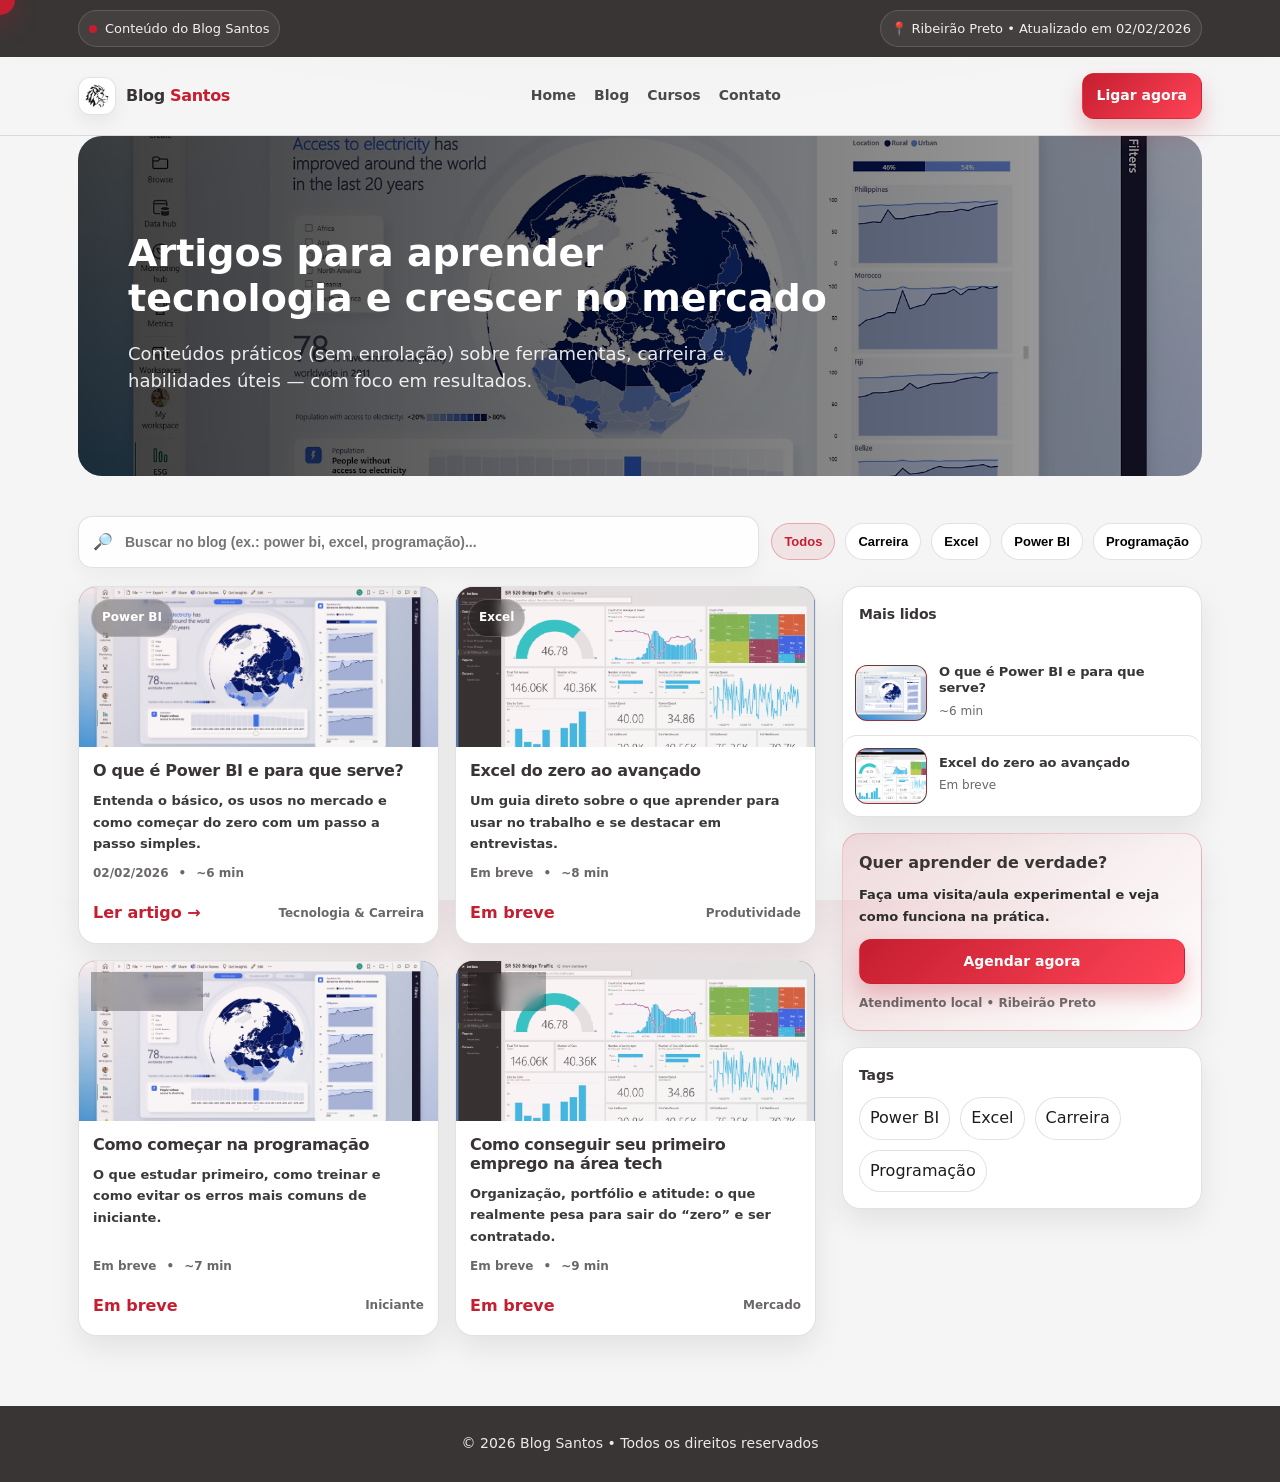
==== commit 91fa04d3: "atualização" ====
--- a/index.html
+++ b/index.html
@@ -51,12 +51,15 @@
   </header>
 
   <main class="container">
-    <section class="hero" aria-label="Destaque do blog">
-      <div class="hero__cover">
-        <div class="hero__content">
-          <h1>Artigos para aprender tecnologia e crescer no mercado</h1>
-          <p>Conteúdos práticos (sem enrolação) sobre ferramentas, carreira e habilidades úteis — com foco em resultados.</p>
-        </div>
+
+    <section class="hero-blog">
+      <div class="hero-overlay"></div>
+
+      <div class="hero-content">
+        <h1>Artigos para aprender tecnologia e crescer no mercado</h1>
+        <p>
+          Conteúdos práticos (sem enrolação) sobre ferramentas, carreira e habilidades úteis — com foco em resultados.
+        </p>
       </div>
     </section>
 
--- a/assets/css/style.css
+++ b/assets/css/style.css
@@ -88,41 +88,90 @@
     }
 
     /* Hero */
-    .hero{
-      margin: 18px 0 18px;
-      border:1px solid var(--border);
-      border-radius: var(--radius);
-      overflow:hidden;
-      box-shadow: var(--shadow);
-      background: var(--white);
-    }
-    .hero__cover{
-      position:relative;
-      min-height: 260px;
-      background:
-        linear-gradient(0deg, rgba(57,53,53,.72), rgba(57,53,53,.10)),
-        url("assets/img/blog/powerbi-hero.avif");
-      background-size:cover;
-      background-position:center;
-    }
-    .hero__content{
-      position:absolute; inset:0;
-      display:flex; flex-direction:column; justify-content:flex-end;
-      padding: 22px; gap:10px; color:#fff;
-    }
-    .hero h1{
-      margin:0;
-      font-size: 34px;
-      letter-spacing:-0.03em;
-      line-height:1.08;
-      max-width: 760px;
-    }
-    .hero p{
-      margin:0;
-      color: rgba(255,255,255,.92);
-      max-width: 780px;
-      font-weight: 600;
-    }
+ /* =========================
+   HERO BLOG COM IMAGEM
+   ========================= */
+
+    .hero-blog {
+      position: relative;
+      width: 100%;
+      min-height: 340px;
+      border-radius: 24px;
+      overflow: hidden;
+      display: flex;
+      align-items: center;
+      padding: 60px 50px;
+      margin-bottom: 40px;
+
+      background-image: url('../img/blog/powerbi-hero.avif'); /* troque pela imagem que quiser */
+      background-size: cover;
+      background-position: center;
+      background-repeat: no-repeat;
+    }
+
+    .hero-overlay {
+      position: absolute;
+      inset: 0;
+      background: linear-gradient(
+        90deg,
+        rgba(0, 0, 0, 0.75) 0%,
+        rgba(0, 0, 0, 0.55) 50%,
+        rgba(0, 0, 0, 0.35) 100%
+      );
+    }
+
+    .hero-content {
+      position: relative;
+      max-width: 700px;
+      color: #ffffff;
+      z-index: 2;
+    }
+
+    .hero-content h1 {
+      font-size: 38px;
+      font-weight: 700;
+      line-height: 1.2;
+      margin-bottom: 18px;
+    }
+
+    .hero-content p {
+      font-size: 18px;
+      opacity: 0.9;
+      line-height: 1.5;
+    }
+
+    /* Responsividade */
+
+    @media (max-width: 992px) {
+      .hero-blog {
+        padding: 40px 30px;
+        min-height: 280px;
+      }
+
+      .hero-content h1 {
+        font-size: 28px;
+      }
+
+      .hero-content p {
+        font-size: 16px;
+      }
+    }
+
+    @media (max-width: 576px) {
+      .hero-blog {
+        padding: 30px 20px;
+        min-height: 240px;
+      }
+
+      .hero-content h1 {
+        font-size: 22px;
+      }
+
+      .hero-content p {
+        font-size: 14px;
+      }
+    }
+
 
     /* Controls */
     .controls{
@@ -517,11 +566,10 @@
 
 
 /* Cursor custom (bolinha com delay via JS) */
-body{ cursor:none; }
 
 .custom-cursor{
-  width:18px;
-  height:18px;
+  width: 30px;
+  height: 30px;
   background:#c51e30;
   border-radius:999px;
   position:fixed;
@@ -537,23 +585,14 @@
   box-shadow: 0 10px 24px rgba(197,30,48,.25);
 }
 
-.custom-cursor .cursor-icon{
-  font-size:12px;
-  line-height:1;
-  color:#fff;
-  font-weight:900;
-  transition: color .2s ease, font-size .2s ease, transform .2s ease;
-  transform: translateX(1px);
-}
-
 .custom-cursor.active{
   width:42px;
   height:42px;
 }
 
 .custom-cursor.active .cursor-icon{
-  color:#000;
-  font-size:18px;
+  color:#ffffff;
+  font-size:25px;
   transform: translateX(1px) scale(1.05);
 }
 
